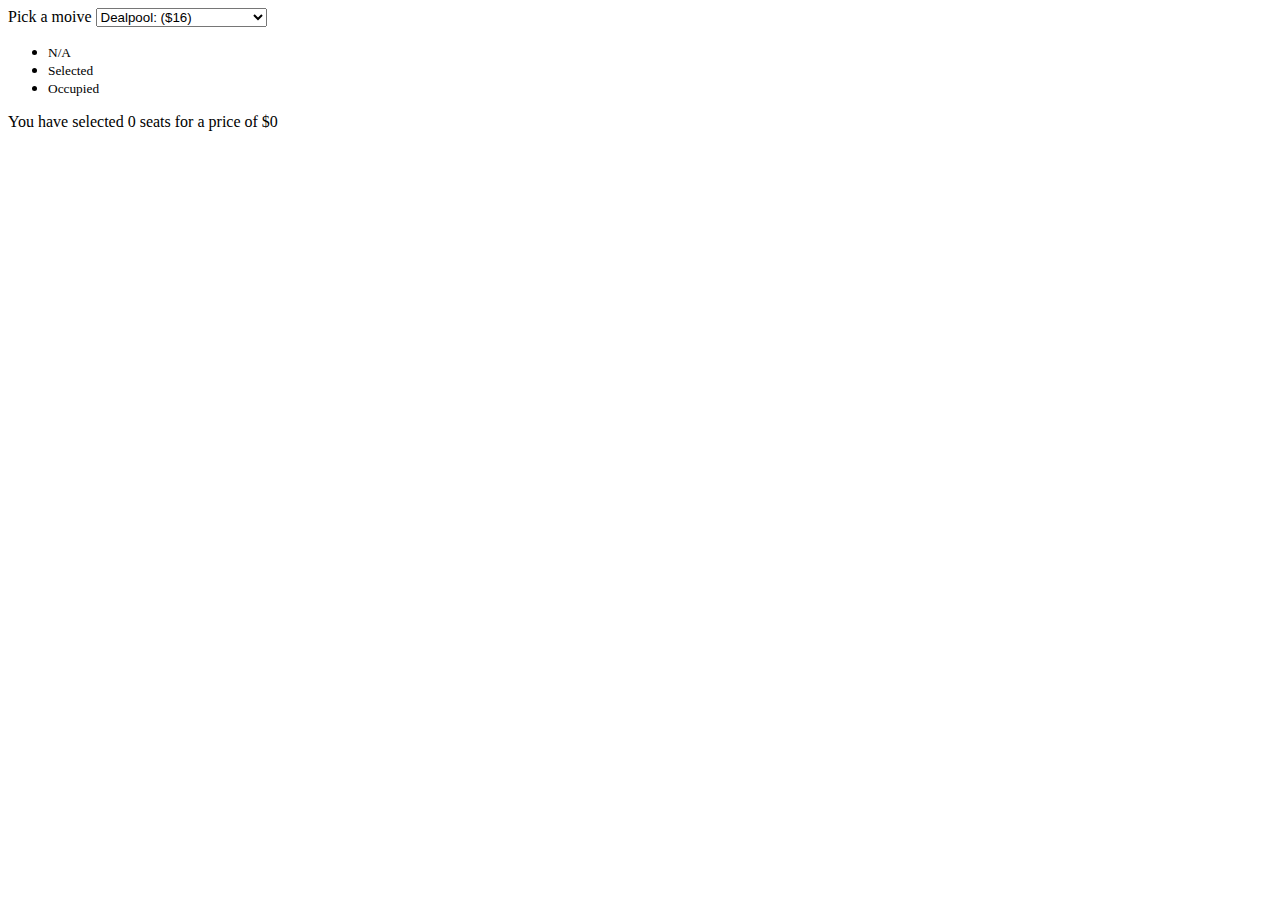
==== movie-seat-booking/index.html @ 14571f8d "init move seat booking" ====
<!DOCTYPE html>
<html lang="en">
  <head>
    <meta charset="UTF-8" />
    <meta name="viewport" content="width=device-width, initial-scale=1.0" />
    <meta http-equiv="X-UA-Compatible" content="ie=edge" />
    <title>Movie Seat Booking</title>
  </head>
  <body>
    <div class="movie-container">
      <label for="moive">Pick a moive</label>
      <select name="moive" id="moive">
        <option value="16">Dealpool: ($16)</option>
        <option value="10">Joker: ($10)</option>
        <option value="15">Avenger: Endgame ($15)</option>
        <option value="5">The Lion King: ($5)</option>
        <option value="20">Aquaman: ($20)</option>
      </select>
    </div>
    <ul class="showcase">
      <li>
        <div class="seat"></div>
        <small>N/A</small>
      </li>
      <li>
        <div class="seat selected"></div>
        <small>Selected</small>
      </li>
      <li>
        <div class="seat occupied"></div>
        <small>Occupied</small>
      </li>
    </ul>
    <div class="container">
      <div class="screen">
        <div class="row">
          <div class="seat occupied"></div>
          <div class="seatoccupied"></div>
          <div class="seat"></div>
          <div class="seat"></div>
          <div class="seat"></div>
          <div class="seat"></div>
        </div>
        <div class="row">
          <div class="seat"></div>
          <div class="seat"></div>
          <div class="seat"></div>
          <div class="seat"></div>
          <div class="seat"></div>
          <div class="seat"></div>
        </div>
        <div class="row">
          <div class="seat"></div>
          <div class="seat"></div>
          <div class="seat"></div>
          <div class="seat"></div>
          <div class="seat"></div>
          <div class="seat"></div>
        </div>
        <div class="row">
          <div class="seat"></div>
          <div class="seat"></div>
          <div class="seat"></div>
          <div class="seat occupied"></div>
          <div class="seat occupied"></div>
          <div class="seat"></div>
        </div>
        <div class="row">
          <div class="seat"></div>
          <div class="seat"></div>
          <div class="seat"></div>
          <div class="seat"></div>
          <div class="seat"></div>
          <div class="seat"></div>
        </div>
        <div class="row">
          <div class="seat"></div>
          <div class="seat"></div>
          <div class="seat occupied"></div>
          <div class="seat occupied"></div>
          <div class="seat occupied"></div>
          <div class="seat"></div>
        </div>
      </div>
    </div>
    <p class="text">
      You have selected <span id="count">0</span> seats for a price of $<span
        id="total"
        >0</span
      >
    </p>
    <script src="script.js"></script>
  </body>
</html>
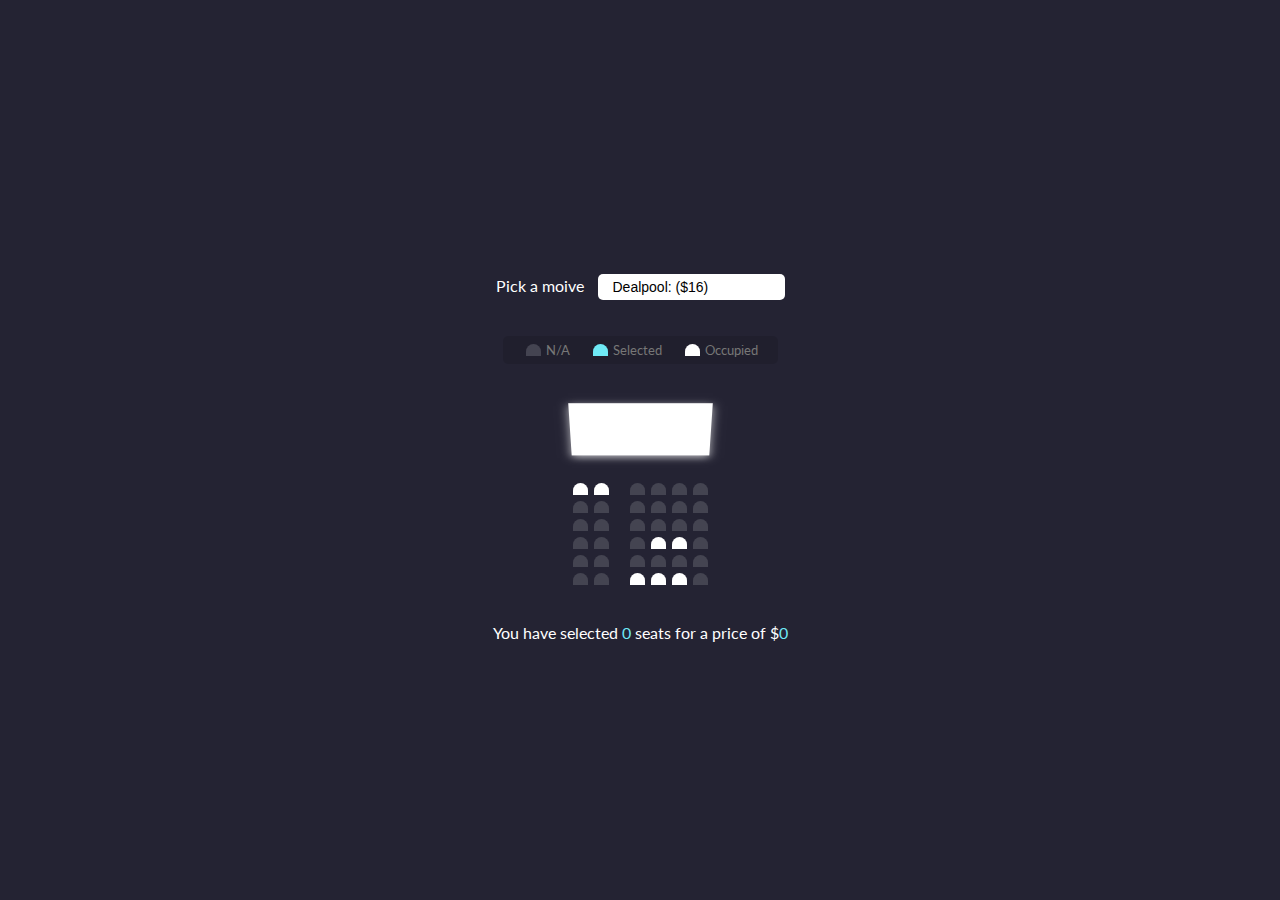
==== commit 0a7512e6: "moive-booking" ====
--- a/movie-seat-booking/index.html
+++ b/movie-seat-booking/index.html
@@ -4,12 +4,13 @@
     <meta charset="UTF-8" />
     <meta name="viewport" content="width=device-width, initial-scale=1.0" />
     <meta http-equiv="X-UA-Compatible" content="ie=edge" />
+    <link rel="stylesheet" href="style.css" />
     <title>Movie Seat Booking</title>
   </head>
   <body>
     <div class="movie-container">
-      <label for="moive">Pick a moive</label>
-      <select name="moive" id="moive">
+      <label for="movie">Pick a moive</label>
+      <select id="movie">
         <option value="16">Dealpool: ($16)</option>
         <option value="10">Joker: ($10)</option>
         <option value="15">Avenger: Endgame ($15)</option>
@@ -32,55 +33,54 @@
       </li>
     </ul>
     <div class="container">
-      <div class="screen">
-        <div class="row">
-          <div class="seat occupied"></div>
-          <div class="seatoccupied"></div>
-          <div class="seat"></div>
-          <div class="seat"></div>
-          <div class="seat"></div>
-          <div class="seat"></div>
-        </div>
-        <div class="row">
-          <div class="seat"></div>
-          <div class="seat"></div>
-          <div class="seat"></div>
-          <div class="seat"></div>
-          <div class="seat"></div>
-          <div class="seat"></div>
-        </div>
-        <div class="row">
-          <div class="seat"></div>
-          <div class="seat"></div>
-          <div class="seat"></div>
-          <div class="seat"></div>
-          <div class="seat"></div>
-          <div class="seat"></div>
-        </div>
-        <div class="row">
-          <div class="seat"></div>
-          <div class="seat"></div>
-          <div class="seat"></div>
-          <div class="seat occupied"></div>
-          <div class="seat occupied"></div>
-          <div class="seat"></div>
-        </div>
-        <div class="row">
-          <div class="seat"></div>
-          <div class="seat"></div>
-          <div class="seat"></div>
-          <div class="seat"></div>
-          <div class="seat"></div>
-          <div class="seat"></div>
-        </div>
-        <div class="row">
-          <div class="seat"></div>
-          <div class="seat"></div>
-          <div class="seat occupied"></div>
-          <div class="seat occupied"></div>
-          <div class="seat occupied"></div>
-          <div class="seat"></div>
-        </div>
+      <div class="screen"></div>
+      <div class="row">
+        <div class="seat occupied"></div>
+        <div class="seat occupied"></div>
+        <div class="seat"></div>
+        <div class="seat"></div>
+        <div class="seat"></div>
+        <div class="seat"></div>
+      </div>
+      <div class="row">
+        <div class="seat"></div>
+        <div class="seat"></div>
+        <div class="seat"></div>
+        <div class="seat"></div>
+        <div class="seat"></div>
+        <div class="seat"></div>
+      </div>
+      <div class="row">
+        <div class="seat"></div>
+        <div class="seat"></div>
+        <div class="seat"></div>
+        <div class="seat"></div>
+        <div class="seat"></div>
+        <div class="seat"></div>
+      </div>
+      <div class="row">
+        <div class="seat"></div>
+        <div class="seat"></div>
+        <div class="seat"></div>
+        <div class="seat occupied"></div>
+        <div class="seat occupied"></div>
+        <div class="seat"></div>
+      </div>
+      <div class="row">
+        <div class="seat"></div>
+        <div class="seat"></div>
+        <div class="seat"></div>
+        <div class="seat"></div>
+        <div class="seat"></div>
+        <div class="seat"></div>
+      </div>
+      <div class="row">
+        <div class="seat"></div>
+        <div class="seat"></div>
+        <div class="seat occupied"></div>
+        <div class="seat occupied"></div>
+        <div class="seat occupied"></div>
+        <div class="seat"></div>
       </div>
     </div>
     <p class="text">
--- a/movie-seat-booking/style.css
+++ b/movie-seat-booking/style.css
@@ -0,0 +1,110 @@
+@import url('https://fonts.googleapis.com/css?family=Lato&display=swap');
+
+* {
+  box-sizing: border-box;
+}
+
+body {
+  background-color: #242333;
+  color: #ffffff;
+  display: flex;
+  flex-direction: column;
+  align-items: center;
+  justify-content: center;
+  height: 100vh;
+  font-family: 'Lato', 'sans-serif';
+  margin: 0;
+}
+
+.movie-container {
+  margin: 20px 0px;
+}
+
+.movie-container select {
+  background-color: #fff;
+  border: 0;
+  border-radius: 5px;
+  font-size: 14px;
+  margin-left: 10px;
+  padding: 5px 15px 5px 15px;
+  -moz-appearance: none;
+  -webkit-appearance: none;
+  appearance: none;
+}
+
+.container {
+  perspective: 1000px;
+  margin-bottom: 30px;
+}
+
+.seat {
+  background-color: #444451;
+  height: 12px;
+  width: 15px;
+  margin: 3px;
+  border-top-left-radius: 10px;
+  border-top-right-radius: 10px;
+}
+
+.seat.selected {
+  background-color: #6feaf6;
+}
+
+.seat.occupied {
+  background-color: #fff;
+}
+
+.seat:nth-of-type(2) {
+  margin-right: 18px;
+}
+
+.seat:not(.occupied):hover {
+  cursor: pointer;
+  transform: scale(1.2);
+}
+
+.showcase .seat:not(.occupied):hover {
+  cursor: default;
+  transform: scale(1);
+}
+
+.showcase {
+  background-color: rgba(0, 0, 0, 0.1);
+  padding: 5px 10px;
+  border-radius: 5px;
+  color: #777;
+  list-style-type: none;
+  display: flex;
+  justify-content: space-between;
+}
+
+.showcase li {
+  display: flex;
+  align-items: center;
+  justify-content: center;
+  margin: 0px 10px;
+}
+
+.showcase li small {
+  margin-left: 2px;
+}
+
+.row {
+  display: flex;
+}
+
+.screen {
+  background-color: #fff;
+  height: 70px;
+  width: 100%;
+  margin: 15px 0;
+  transform: rotateX(-45deg);
+  box-shadow: 0 3px 10px rgba(255, 255, 255, 0.7);
+}
+p.text {
+  margin: 5px 0;
+}
+
+p.text span {
+  color: #6feaf6;
+}
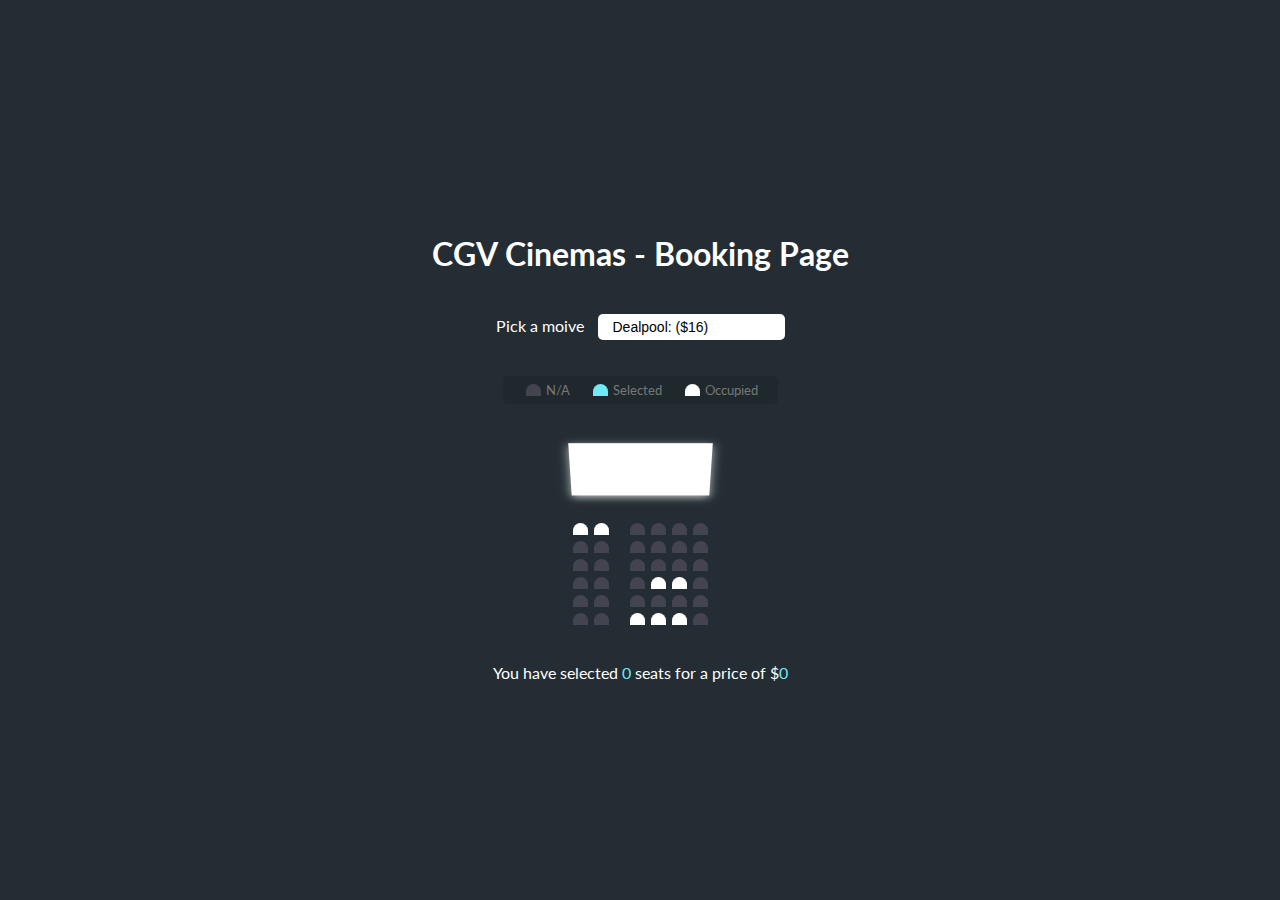
==== commit 1c1a0135: "finished booking movie" ====
--- a/movie-seat-booking/index.html
+++ b/movie-seat-booking/index.html
@@ -8,6 +8,7 @@
     <title>Movie Seat Booking</title>
   </head>
   <body>
+    <h1>CGV Cinemas - Booking Page</h1>
     <div class="movie-container">
       <label for="movie">Pick a moive</label>
       <select id="movie">
--- a/movie-seat-booking/style.css
+++ b/movie-seat-booking/style.css
@@ -5,7 +5,7 @@
 }
 
 body {
-  background-color: #242333;
+  background-color: #232d33;
   color: #ffffff;
   display: flex;
   flex-direction: column;
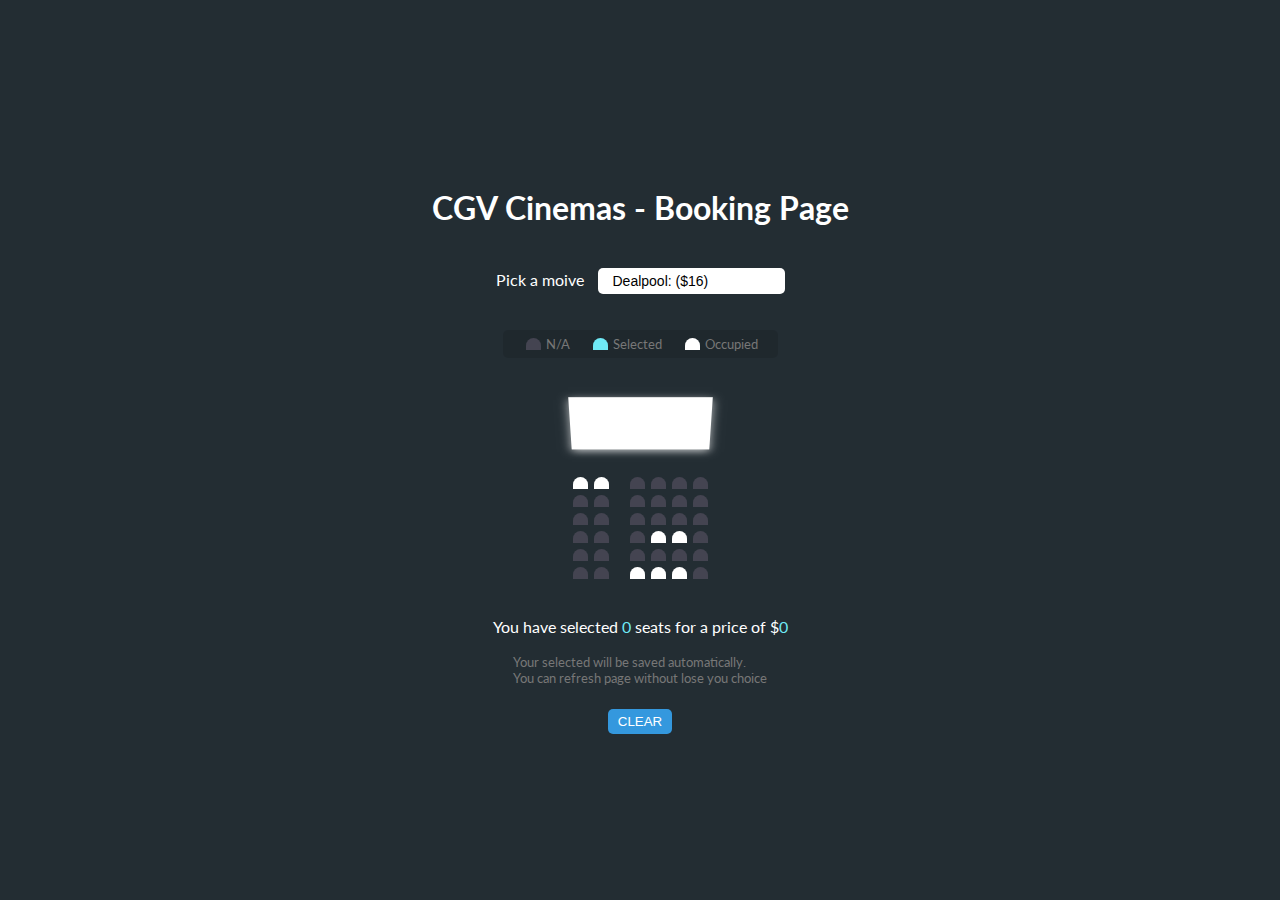
==== commit 81aa77b1: "update booking" ====
--- a/movie-seat-booking/index.html
+++ b/movie-seat-booking/index.html
@@ -90,6 +90,12 @@
         >0</span
       >
     </p>
+    <p class="notify-info">
+      Your selected will be saved automatically. <br />
+      You can refresh page without lose you choice
+    </p>
+    <button type="button" id="clear">CLEAR</button>
+
     <script src="script.js"></script>
   </body>
 </html>
--- a/movie-seat-booking/style.css
+++ b/movie-seat-booking/style.css
@@ -108,3 +108,17 @@
 p.text span {
   color: #6feaf6;
 }
+p.notify-info {
+  color: #777;
+  font-size: 0.8em;
+}
+#clear {
+  padding: 5px 10px;
+  margin-top: 10px;
+  border-radius: 5px;
+  border: 0;
+  background-color: #3498de;
+  color: #ffffff;
+  transition: 0.2s;
+  cursor: pointer;
+}
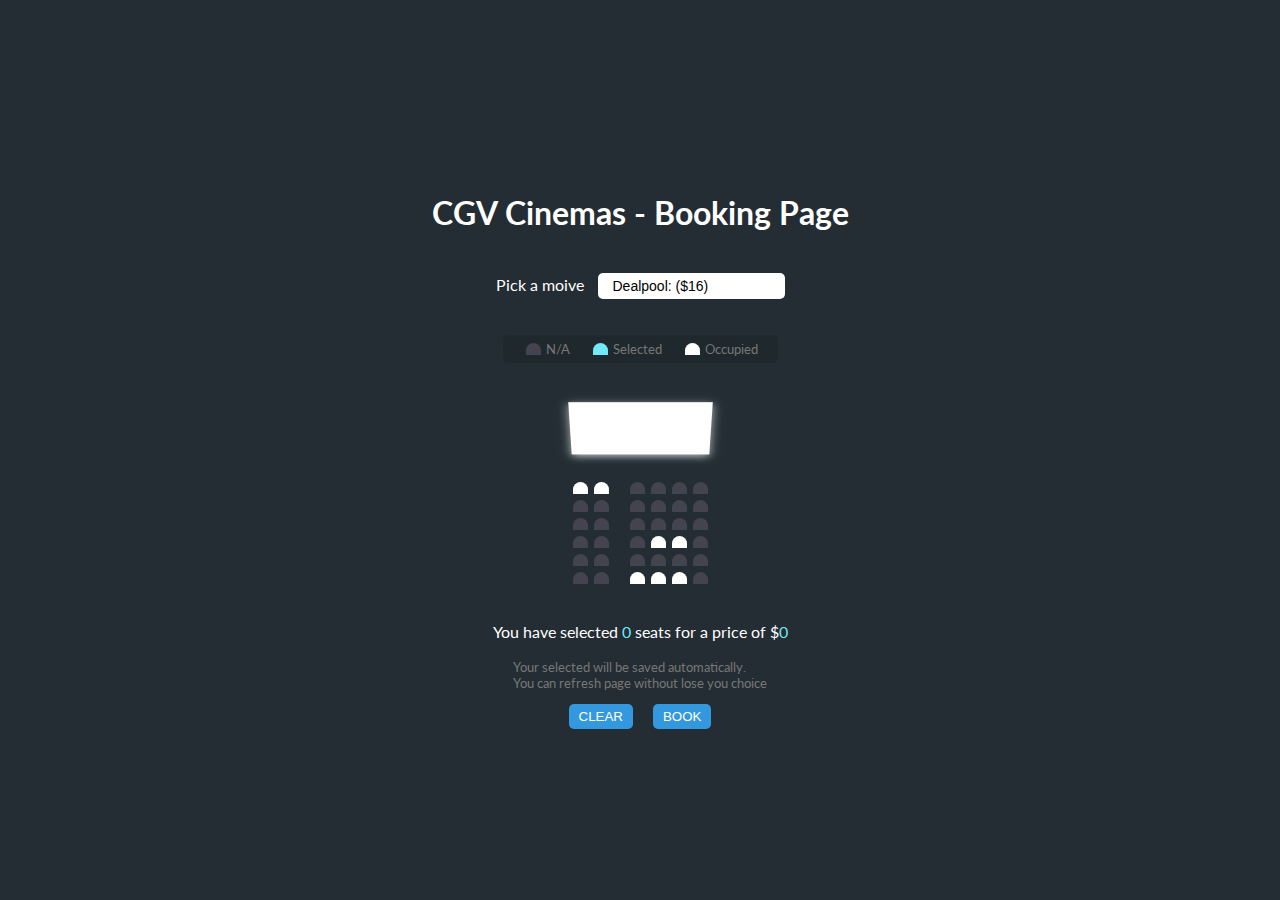
==== commit 3faa98f5: "update" ====
--- a/movie-seat-booking/index.html
+++ b/movie-seat-booking/index.html
@@ -84,7 +84,7 @@
         <div class="seat"></div>
       </div>
     </div>
-    <p class="text">
+    <p class="text" id="result">
       You have selected <span id="count">0</span> seats for a price of $<span
         id="total"
         >0</span
@@ -94,7 +94,10 @@
       Your selected will be saved automatically. <br />
       You can refresh page without lose you choice
     </p>
-    <button type="button" id="clear">CLEAR</button>
+    <div class="btn-group">
+      <button type="button" id="clear" class="btn">CLEAR</button>
+      <button type="button" class="btn" id="book">BOOK</button>
+    </div>
 
     <script src="script.js"></script>
   </body>
--- a/movie-seat-booking/style.css
+++ b/movie-seat-booking/style.css
@@ -112,7 +112,11 @@
   color: #777;
   font-size: 0.8em;
 }
-#clear {
+.btn-group {
+  display: flex;
+  justify-content: center;
+}
+.btn {
   padding: 5px 10px;
   margin-top: 10px;
   border-radius: 5px;
@@ -121,4 +125,5 @@
   color: #ffffff;
   transition: 0.2s;
   cursor: pointer;
+  margin: 0 10px;
 }
